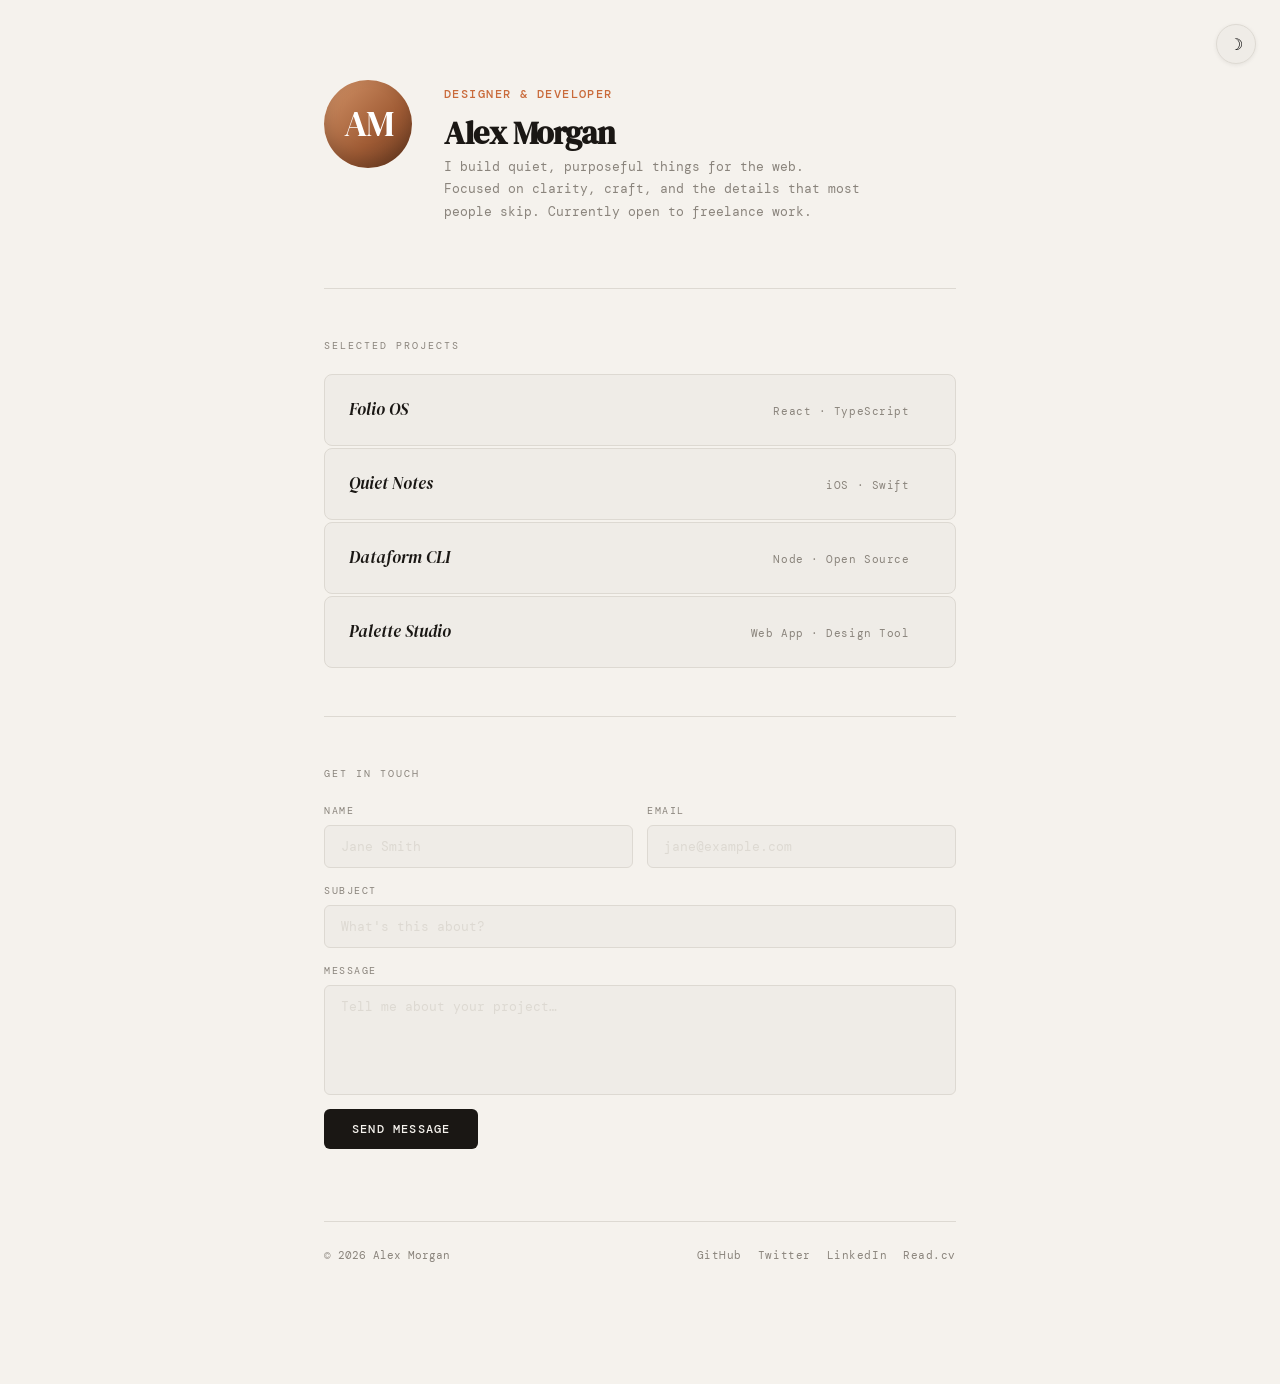
==== index.html @ c699fe4c "Rename portfolio_1.html to index.html" ====
<!DOCTYPE html>
<html lang="en">
<head>
  <meta charset="UTF-8" />
  <meta name="viewport" content="width=device-width, initial-scale=1.0"/>
  <title>Alex Morgan — Portfolio</title>
  <link href="https://fonts.googleapis.com/css2?family=DM+Serif+Display:ital@0;1&family=DM+Mono:wght@300;400;500&display=swap" rel="stylesheet"/>
  <style>
    *, *::before, *::after { box-sizing: border-box; margin: 0; padding: 0; }

    :root {
      --bg: #F5F2ED;
      --ink: #1A1714;
      --muted: #8A847C;
      --accent: #C96A3A;
      --border: #DDD9D2;
      --card: #EFECE7;
    }

    html.dark {
      --bg: #141210;
      --ink: #F0EDE8;
      --muted: #6E6860;
      --accent: #D4784A;
      --border: #2A2623;
      --card: #1C1917;
    }

    html { scroll-behavior: smooth; }

    /* ── THEME TRANSITION ────────────────────── */
    body, input, textarea, .project, .send-btn, .toast {
      transition: background .25s, color .25s, border-color .25s;
    }

    body {
      background: var(--bg);
      color: var(--ink);
      font-family: 'DM Mono', monospace;
      font-size: 14px;
      line-height: 1.7;
      min-height: 100vh;
    }

    /* ── LAYOUT ─────────────────────────────── */
    .wrap {
      max-width: 680px;
      margin: 0 auto;
      padding: 80px 24px 120px;
    }

    /* ── HEADER ─────────────────────────────── */
    header {
      display: flex;
      align-items: flex-start;
      gap: 32px;
      margin-bottom: 64px;
      animation: fadeUp .6s ease both;
    }

    .avatar {
      flex-shrink: 0;
      width: 88px;
      height: 88px;
      border-radius: 50%;
      background: linear-gradient(135deg, #D4956A 0%, #A05C35 60%, #6B3A20 100%);
      display: flex;
      align-items: center;
      justify-content: center;
      font-family: 'DM Serif Display', serif;
      font-size: 36px;
      color: #fff;
      letter-spacing: -1px;
      position: relative;
      overflow: hidden;
    }
    .avatar::after {
      content: '';
      position: absolute;
      inset: 0;
      border-radius: 50%;
      box-shadow: inset 0 -8px 16px rgba(0,0,0,.18);
    }

    .header-text { padding-top: 4px; }

    h1 {
      font-family: 'DM Serif Display', serif;
      font-size: 32px;
      line-height: 1.1;
      letter-spacing: -.5px;
      margin-bottom: 4px;
    }

    .role {
      color: var(--accent);
      font-size: 12px;
      font-weight: 500;
      letter-spacing: .12em;
      text-transform: uppercase;
      margin-bottom: 12px;
    }

    .bio {
      color: var(--muted);
      font-size: 13px;
      max-width: 420px;
      line-height: 1.75;
    }

    /* ── DIVIDER ─────────────────────────────── */
    .divider {
      border: none;
      border-top: 1px solid var(--border);
      margin: 48px 0;
    }

    /* ── SECTION LABEL ───────────────────────── */
    .section-label {
      font-size: 10px;
      letter-spacing: .2em;
      text-transform: uppercase;
      color: var(--muted);
      margin-bottom: 20px;
    }

    /* ── PROJECTS ────────────────────────────── */
    #projects { animation: fadeUp .6s .15s ease both; }

    .project-list {
      display: flex;
      flex-direction: column;
      gap: 2px;
    }

    .project {
      background: var(--card);
      border: 1px solid var(--border);
      border-radius: 8px;
      padding: 20px 24px;
      display: flex;
      align-items: baseline;
      justify-content: space-between;
      gap: 16px;
      text-decoration: none;
      color: inherit;
      transition: background .18s, border-color .18s, transform .18s;
      position: relative;
      overflow: hidden;
    }
    .project::before {
      content: '';
      position: absolute;
      left: 0; top: 0; bottom: 0;
      width: 3px;
      background: var(--accent);
      opacity: 0;
      transition: opacity .18s;
    }
    .project:hover {
      background: #EAE6DF;
      border-color: #C8C2B8;
      transform: translateX(4px);
    }
    html.dark .project:hover {
      background: #242018;
      border-color: #3A3530;
    }
    .project:hover::before { opacity: 1; }

    .project-name {
      font-family: 'DM Serif Display', serif;
      font-size: 17px;
      font-style: italic;
    }

    .project-meta {
      display: flex;
      align-items: center;
      gap: 12px;
      flex-shrink: 0;
    }

    .project-tag {
      font-size: 11px;
      color: var(--muted);
      letter-spacing: .05em;
    }

    .project-arrow {
      font-size: 16px;
      color: var(--accent);
      opacity: 0;
      transition: opacity .18s, transform .18s;
    }
    .project:hover .project-arrow {
      opacity: 1;
      transform: translateX(3px);
    }

    /* ── CONTACT ─────────────────────────────── */
    #contact { animation: fadeUp .6s .3s ease both; }

    .contact-form {
      display: flex;
      flex-direction: column;
      gap: 14px;
    }

    .field {
      display: flex;
      flex-direction: column;
      gap: 6px;
    }

    label {
      font-size: 10px;
      letter-spacing: .15em;
      text-transform: uppercase;
      color: var(--muted);
    }

    input, textarea {
      background: var(--card);
      border: 1px solid var(--border);
      border-radius: 6px;
      padding: 12px 16px;
      font-family: 'DM Mono', monospace;
      font-size: 13px;
      color: var(--ink);
      outline: none;
      transition: border-color .18s, box-shadow .18s;
      resize: none;
      width: 100%;
    }
    input::placeholder, textarea::placeholder { color: var(--border); }
    input:focus, textarea:focus {
      border-color: var(--accent);
      box-shadow: 0 0 0 3px rgba(201,106,58,.1);
    }

    textarea { min-height: 110px; }

    .send-btn {
      align-self: flex-start;
      background: var(--ink);
      color: var(--bg);
      border: none;
      border-radius: 6px;
      padding: 12px 28px;
      font-family: 'DM Mono', monospace;
      font-size: 12px;
      font-weight: 500;
      letter-spacing: .1em;
      text-transform: uppercase;
      cursor: pointer;
      transition: background .18s, transform .15s;
    }
    .send-btn:hover {
      background: var(--accent);
      transform: translateY(-1px);
    }
    .send-btn:active { transform: translateY(0); }

    /* ── FOOTER ──────────────────────────────── */
    footer {
      margin-top: 72px;
      padding-top: 24px;
      border-top: 1px solid var(--border);
      display: flex;
      align-items: center;
      justify-content: space-between;
      gap: 16px;
    }

    .footer-copy {
      font-size: 11px;
      color: var(--muted);
    }

    .social-links {
      display: flex;
      gap: 16px;
    }

    .social-links a {
      font-size: 11px;
      color: var(--muted);
      text-decoration: none;
      letter-spacing: .05em;
      transition: color .18s;
    }
    .social-links a:hover { color: var(--accent); }

    /* ── TOAST ───────────────────────────────── */
    .toast {
      position: fixed;
      bottom: 32px;
      left: 50%;
      transform: translateX(-50%) translateY(16px);
      background: var(--ink);
      color: var(--bg);
      font-family: 'DM Mono', monospace;
      font-size: 12px;
      padding: 10px 20px;
      border-radius: 6px;
      opacity: 0;
      transition: opacity .3s, transform .3s;
      pointer-events: none;
      white-space: nowrap;
    }
    .toast.show {
      opacity: 1;
      transform: translateX(-50%) translateY(0);
    }

    /* ── THEME TOGGLE ────────────────────────── */
    .theme-toggle {
      position: fixed;
      top: 24px;
      right: 24px;
      width: 40px;
      height: 40px;
      border-radius: 50%;
      background: var(--card);
      border: 1px solid var(--border);
      cursor: pointer;
      display: flex;
      align-items: center;
      justify-content: center;
      font-size: 16px;
      z-index: 100;
      transition: background .25s, border-color .25s, transform .18s, box-shadow .18s;
      box-shadow: 0 1px 4px rgba(0,0,0,.07);
    }
    .theme-toggle:hover {
      transform: scale(1.1);
      box-shadow: 0 2px 10px rgba(0,0,0,.12);
    }
    .theme-toggle .icon-sun  { display: none; }
    .theme-toggle .icon-moon { display: block; }
    html.dark .theme-toggle .icon-sun  { display: block; }
    html.dark .theme-toggle .icon-moon { display: none; }

    /* ── ANIMATION ───────────────────────────── */
    @keyframes fadeUp {
      from { opacity: 0; transform: translateY(18px); }
      to   { opacity: 1; transform: translateY(0); }
    }
  </style>
</head>
<body>
  <!-- DARK MODE TOGGLE -->
  <button class="theme-toggle" onclick="toggleTheme()" aria-label="Toggle dark mode">
    <span class="icon-moon">☽</span>
    <span class="icon-sun">☀</span>
  </button>

  <div class="wrap">

    <!-- HEADER -->
    <header>
      <div class="avatar">AM</div>
      <div class="header-text">
        <p class="role">Designer &amp; Developer</p>
        <h1>Alex Morgan</h1>
        <p class="bio">
          I build quiet, purposeful things for the web. Focused on clarity, craft, and the details that most people skip.
          Currently open to freelance work.
        </p>
      </div>
    </header>

    <hr class="divider"/>

    <!-- PROJECTS -->
    <section id="projects">
      <p class="section-label">Selected Projects</p>
      <div class="project-list">

        <a class="project" href="#" target="_blank">
          <span class="project-name">Folio OS</span>
          <span class="project-meta">
            <span class="project-tag">React · TypeScript</span>
            <span class="project-arrow">→</span>
          </span>
        </a>

        <a class="project" href="#" target="_blank">
          <span class="project-name">Quiet Notes</span>
          <span class="project-meta">
            <span class="project-tag">iOS · Swift</span>
            <span class="project-arrow">→</span>
          </span>
        </a>

        <a class="project" href="#" target="_blank">
          <span class="project-name">Dataform CLI</span>
          <span class="project-meta">
            <span class="project-tag">Node · Open Source</span>
            <span class="project-arrow">→</span>
          </span>
        </a>

        <a class="project" href="#" target="_blank">
          <span class="project-name">Palette Studio</span>
          <span class="project-meta">
            <span class="project-tag">Web App · Design Tool</span>
            <span class="project-arrow">→</span>
          </span>
        </a>

      </div>
    </section>

    <hr class="divider"/>

    <!-- CONTACT -->
    <section id="contact">
      <p class="section-label">Get in Touch</p>
      <div class="contact-form">
        <div style="display:grid; grid-template-columns:1fr 1fr; gap:14px;">
          <div class="field">
            <label for="name">Name</label>
            <input id="name" type="text" placeholder="Jane Smith"/>
          </div>
          <div class="field">
            <label for="email">Email</label>
            <input id="email" type="email" placeholder="jane@example.com"/>
          </div>
        </div>
        <div class="field">
          <label for="subject">Subject</label>
          <input id="subject" type="text" placeholder="What's this about?"/>
        </div>
        <div class="field">
          <label for="message">Message</label>
          <textarea id="message" placeholder="Tell me about your project…"></textarea>
        </div>
        <button class="send-btn" onclick="sendMessage()">Send Message</button>
      </div>
    </section>

    <!-- FOOTER -->
    <footer>
      <span class="footer-copy">© 2026 Alex Morgan</span>
      <div class="social-links">
        <a href="#">GitHub</a>
        <a href="#">Twitter</a>
        <a href="#">LinkedIn</a>
        <a href="#">Read.cv</a>
      </div>
    </footer>

  </div>

  <div class="toast" id="toast">Message sent — I'll be in touch soon ✦</div>

  <script>
    // Persist preference
    (function() {
      if (localStorage.getItem('theme') === 'dark') {
        document.documentElement.classList.add('dark');
      }
    })();

    function toggleTheme() {
      const isDark = document.documentElement.classList.toggle('dark');
      localStorage.setItem('theme', isDark ? 'dark' : 'light');
    }

    function sendMessage() {
      const name = document.getElementById('name').value.trim();
      const email = document.getElementById('email').value.trim();
      const message = document.getElementById('message').value.trim();
      if (!name || !email || !message) {
        showToast('Please fill in name, email, and message.');
        return;
      }
      showToast('Message sent — I\'ll be in touch soon ✦');
      document.getElementById('name').value = '';
      document.getElementById('email').value = '';
      document.getElementById('subject').value = '';
      document.getElementById('message').value = '';
    }

    function showToast(msg) {
      const t = document.getElementById('toast');
      t.textContent = msg;
      t.classList.add('show');
      setTimeout(() => t.classList.remove('show'), 3000);
    }
  </script>
</body>
</html>
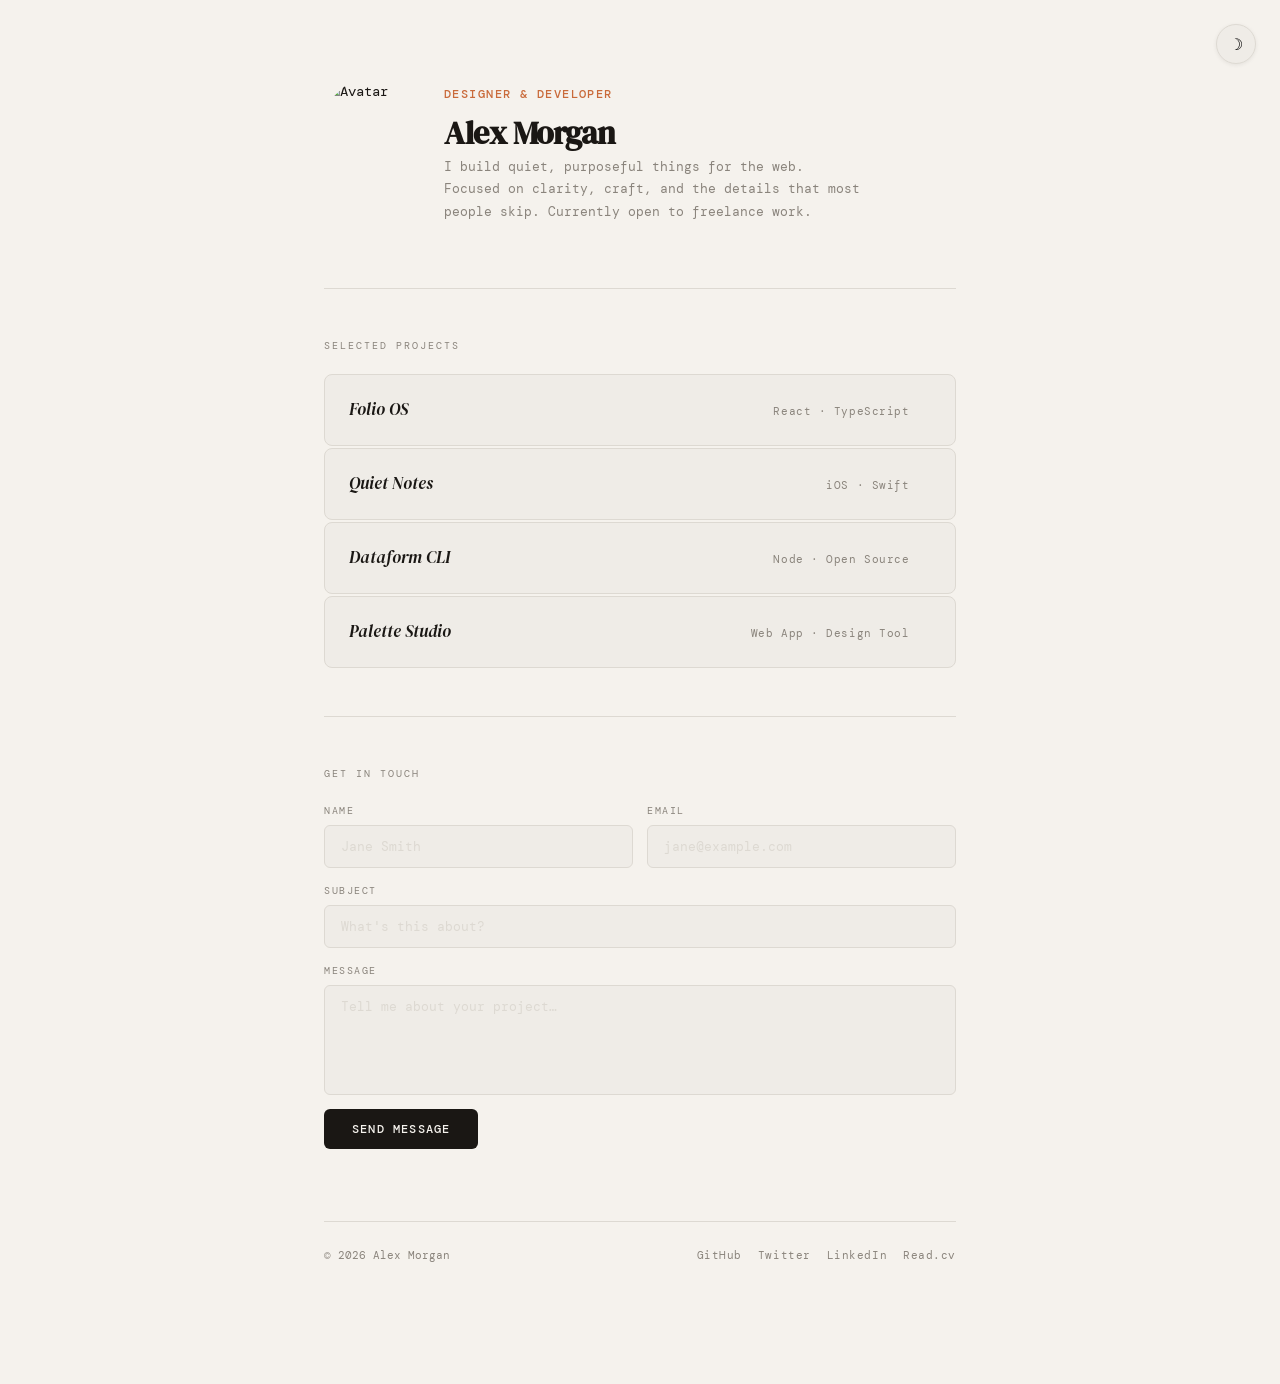
==== commit b1ff9e52: "Update avatar to real photo" ====
--- a/index.html
+++ b/index.html
@@ -28,7 +28,6 @@
 
     html { scroll-behavior: smooth; }
 
-    /* ── THEME TRANSITION ────────────────────── */
     body, input, textarea, .project, .send-btn, .toast {
       transition: background .25s, color .25s, border-color .25s;
     }
@@ -42,14 +41,12 @@
       min-height: 100vh;
     }
 
-    /* ── LAYOUT ─────────────────────────────── */
     .wrap {
       max-width: 680px;
       margin: 0 auto;
       padding: 80px 24px 120px;
     }
 
-    /* ── HEADER ─────────────────────────────── */
     header {
       display: flex;
       align-items: flex-start;
@@ -63,23 +60,8 @@
       width: 88px;
       height: 88px;
       border-radius: 50%;
-      background: linear-gradient(135deg, #D4956A 0%, #A05C35 60%, #6B3A20 100%);
-      display: flex;
-      align-items: center;
-      justify-content: center;
-      font-family: 'DM Serif Display', serif;
-      font-size: 36px;
-      color: #fff;
-      letter-spacing: -1px;
+      overflow: hidden;
       position: relative;
-      overflow: hidden;
-    }
-    .avatar::after {
-      content: '';
-      position: absolute;
-      inset: 0;
-      border-radius: 50%;
-      box-shadow: inset 0 -8px 16px rgba(0,0,0,.18);
     }
 
     .header-text { padding-top: 4px; }
@@ -108,14 +90,12 @@
       line-height: 1.75;
     }
 
-    /* ── DIVIDER ─────────────────────────────── */
     .divider {
       border: none;
       border-top: 1px solid var(--border);
       margin: 48px 0;
     }
 
-    /* ── SECTION LABEL ───────────────────────── */
     .section-label {
       font-size: 10px;
       letter-spacing: .2em;
@@ -124,7 +104,6 @@
       margin-bottom: 20px;
     }
 
-    /* ── PROJECTS ────────────────────────────── */
     #projects { animation: fadeUp .6s .15s ease both; }
 
     .project-list {
@@ -198,7 +177,6 @@
       transform: translateX(3px);
     }
 
-    /* ── CONTACT ─────────────────────────────── */
     #contact { animation: fadeUp .6s .3s ease both; }
 
     .contact-form {
@@ -262,7 +240,6 @@
     }
     .send-btn:active { transform: translateY(0); }
 
-    /* ── FOOTER ──────────────────────────────── */
     footer {
       margin-top: 72px;
       padding-top: 24px;
@@ -292,7 +269,6 @@
     }
     .social-links a:hover { color: var(--accent); }
 
-    /* ── TOAST ───────────────────────────────── */
     .toast {
       position: fixed;
       bottom: 32px;
@@ -314,7 +290,6 @@
       transform: translateX(-50%) translateY(0);
     }
 
-    /* ── THEME TOGGLE ────────────────────────── */
     .theme-toggle {
       position: fixed;
       top: 24px;
@@ -342,7 +317,6 @@
     html.dark .theme-toggle .icon-sun  { display: block; }
     html.dark .theme-toggle .icon-moon { display: none; }
 
-    /* ── ANIMATION ───────────────────────────── */
     @keyframes fadeUp {
       from { opacity: 0; transform: translateY(18px); }
       to   { opacity: 1; transform: translateY(0); }
@@ -350,7 +324,6 @@
   </style>
 </head>
 <body>
-  <!-- DARK MODE TOGGLE -->
   <button class="theme-toggle" onclick="toggleTheme()" aria-label="Toggle dark mode">
     <span class="icon-moon">☽</span>
     <span class="icon-sun">☀</span>
@@ -358,9 +331,8 @@
 
   <div class="wrap">
 
-    <!-- HEADER -->
     <header>
-      <div class="avatar">AM</div>
+      <img class="avatar" src="AVATAR_PLACEHOLDER" alt="Avatar" style="object-fit:cover;object-position:center top;" />
       <div class="header-text">
         <p class="role">Designer &amp; Developer</p>
         <h1>Alex Morgan</h1>
@@ -373,11 +345,9 @@
 
     <hr class="divider"/>
 
-    <!-- PROJECTS -->
     <section id="projects">
       <p class="section-label">Selected Projects</p>
       <div class="project-list">
-
         <a class="project" href="#" target="_blank">
           <span class="project-name">Folio OS</span>
           <span class="project-meta">
@@ -385,7 +355,6 @@
             <span class="project-arrow">→</span>
           </span>
         </a>
-
         <a class="project" href="#" target="_blank">
           <span class="project-name">Quiet Notes</span>
           <span class="project-meta">
@@ -393,7 +362,6 @@
             <span class="project-arrow">→</span>
           </span>
         </a>
-
         <a class="project" href="#" target="_blank">
           <span class="project-name">Dataform CLI</span>
           <span class="project-meta">
@@ -401,7 +369,6 @@
             <span class="project-arrow">→</span>
           </span>
         </a>
-
         <a class="project" href="#" target="_blank">
           <span class="project-name">Palette Studio</span>
           <span class="project-meta">
@@ -409,13 +376,11 @@
             <span class="project-arrow">→</span>
           </span>
         </a>
-
       </div>
     </section>
 
     <hr class="divider"/>
 
-    <!-- CONTACT -->
     <section id="contact">
       <p class="section-label">Get in Touch</p>
       <div class="contact-form">
@@ -441,7 +406,6 @@
       </div>
     </section>
 
-    <!-- FOOTER -->
     <footer>
       <span class="footer-copy">© 2026 Alex Morgan</span>
       <div class="social-links">
@@ -457,7 +421,6 @@
   <div class="toast" id="toast">Message sent — I'll be in touch soon ✦</div>
 
   <script>
-    // Persist preference
     (function() {
       if (localStorage.getItem('theme') === 'dark') {
         document.documentElement.classList.add('dark');
@@ -492,4 +455,4 @@
     }
   </script>
 </body>
-</html>
+</html>
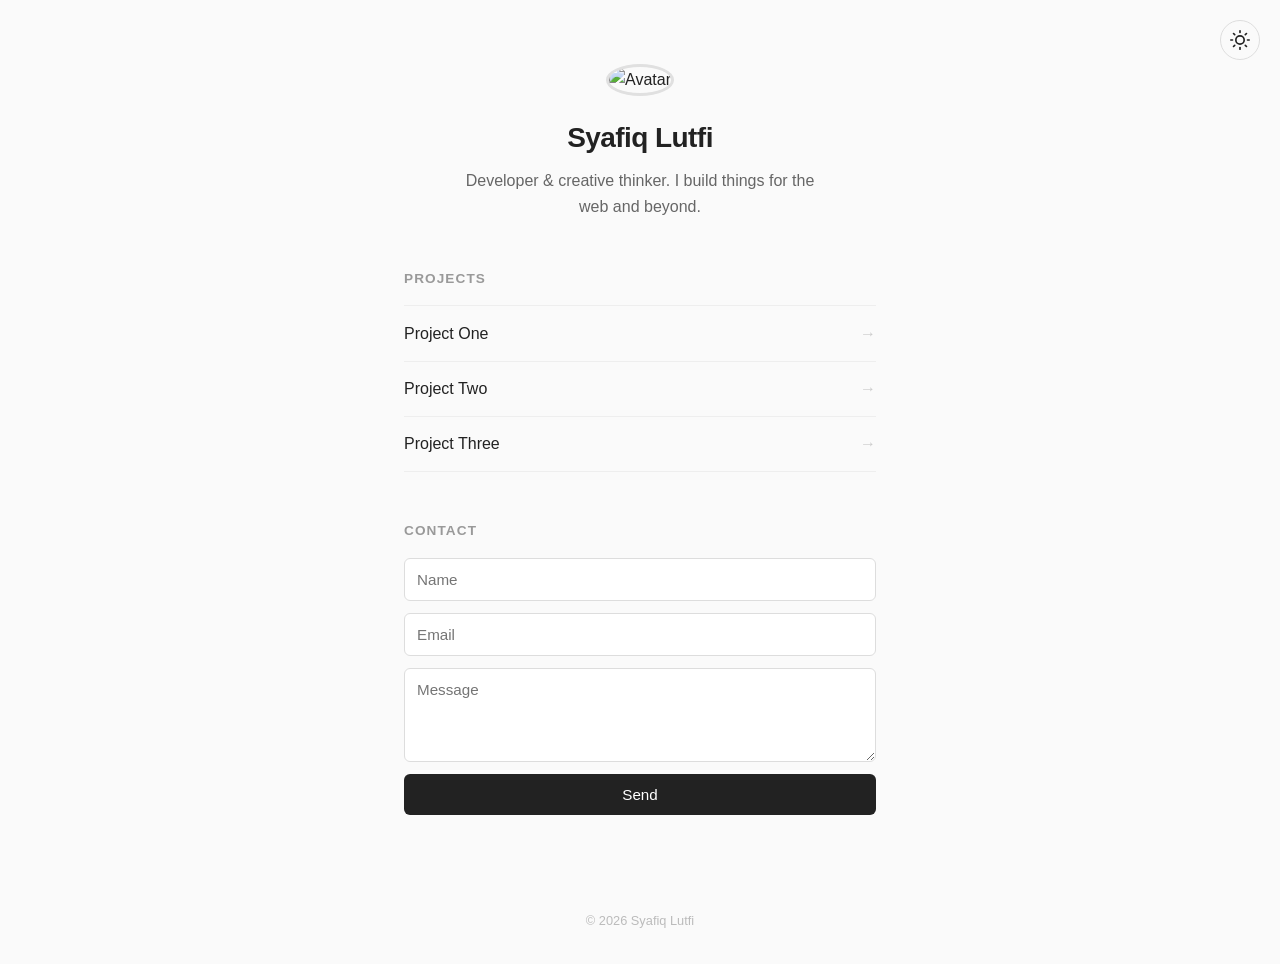
==== commit 4e3388bd: "Add personal website with dark mode toggle" ====
--- a/index.html
+++ b/index.html
@@ -1,458 +1,58 @@
 <!DOCTYPE html>
 <html lang="en">
 <head>
-  <meta charset="UTF-8" />
-  <meta name="viewport" content="width=device-width, initial-scale=1.0"/>
-  <title>Alex Morgan — Portfolio</title>
-  <link href="https://fonts.googleapis.com/css2?family=DM+Serif+Display:ital@0;1&family=DM+Mono:wght@300;400;500&display=swap" rel="stylesheet"/>
-  <style>
-    *, *::before, *::after { box-sizing: border-box; margin: 0; padding: 0; }
-
-    :root {
-      --bg: #F5F2ED;
-      --ink: #1A1714;
-      --muted: #8A847C;
-      --accent: #C96A3A;
-      --border: #DDD9D2;
-      --card: #EFECE7;
-    }
-
-    html.dark {
-      --bg: #141210;
-      --ink: #F0EDE8;
-      --muted: #6E6860;
-      --accent: #D4784A;
-      --border: #2A2623;
-      --card: #1C1917;
-    }
-
-    html { scroll-behavior: smooth; }
-
-    body, input, textarea, .project, .send-btn, .toast {
-      transition: background .25s, color .25s, border-color .25s;
-    }
-
-    body {
-      background: var(--bg);
-      color: var(--ink);
-      font-family: 'DM Mono', monospace;
-      font-size: 14px;
-      line-height: 1.7;
-      min-height: 100vh;
-    }
-
-    .wrap {
-      max-width: 680px;
-      margin: 0 auto;
-      padding: 80px 24px 120px;
-    }
-
-    header {
-      display: flex;
-      align-items: flex-start;
-      gap: 32px;
-      margin-bottom: 64px;
-      animation: fadeUp .6s ease both;
-    }
-
-    .avatar {
-      flex-shrink: 0;
-      width: 88px;
-      height: 88px;
-      border-radius: 50%;
-      overflow: hidden;
-      position: relative;
-    }
-
-    .header-text { padding-top: 4px; }
-
-    h1 {
-      font-family: 'DM Serif Display', serif;
-      font-size: 32px;
-      line-height: 1.1;
-      letter-spacing: -.5px;
-      margin-bottom: 4px;
-    }
-
-    .role {
-      color: var(--accent);
-      font-size: 12px;
-      font-weight: 500;
-      letter-spacing: .12em;
-      text-transform: uppercase;
-      margin-bottom: 12px;
-    }
-
-    .bio {
-      color: var(--muted);
-      font-size: 13px;
-      max-width: 420px;
-      line-height: 1.75;
-    }
-
-    .divider {
-      border: none;
-      border-top: 1px solid var(--border);
-      margin: 48px 0;
-    }
-
-    .section-label {
-      font-size: 10px;
-      letter-spacing: .2em;
-      text-transform: uppercase;
-      color: var(--muted);
-      margin-bottom: 20px;
-    }
-
-    #projects { animation: fadeUp .6s .15s ease both; }
-
-    .project-list {
-      display: flex;
-      flex-direction: column;
-      gap: 2px;
-    }
-
-    .project {
-      background: var(--card);
-      border: 1px solid var(--border);
-      border-radius: 8px;
-      padding: 20px 24px;
-      display: flex;
-      align-items: baseline;
-      justify-content: space-between;
-      gap: 16px;
-      text-decoration: none;
-      color: inherit;
-      transition: background .18s, border-color .18s, transform .18s;
-      position: relative;
-      overflow: hidden;
-    }
-    .project::before {
-      content: '';
-      position: absolute;
-      left: 0; top: 0; bottom: 0;
-      width: 3px;
-      background: var(--accent);
-      opacity: 0;
-      transition: opacity .18s;
-    }
-    .project:hover {
-      background: #EAE6DF;
-      border-color: #C8C2B8;
-      transform: translateX(4px);
-    }
-    html.dark .project:hover {
-      background: #242018;
-      border-color: #3A3530;
-    }
-    .project:hover::before { opacity: 1; }
-
-    .project-name {
-      font-family: 'DM Serif Display', serif;
-      font-size: 17px;
-      font-style: italic;
-    }
-
-    .project-meta {
-      display: flex;
-      align-items: center;
-      gap: 12px;
-      flex-shrink: 0;
-    }
-
-    .project-tag {
-      font-size: 11px;
-      color: var(--muted);
-      letter-spacing: .05em;
-    }
-
-    .project-arrow {
-      font-size: 16px;
-      color: var(--accent);
-      opacity: 0;
-      transition: opacity .18s, transform .18s;
-    }
-    .project:hover .project-arrow {
-      opacity: 1;
-      transform: translateX(3px);
-    }
-
-    #contact { animation: fadeUp .6s .3s ease both; }
-
-    .contact-form {
-      display: flex;
-      flex-direction: column;
-      gap: 14px;
-    }
-
-    .field {
-      display: flex;
-      flex-direction: column;
-      gap: 6px;
-    }
-
-    label {
-      font-size: 10px;
-      letter-spacing: .15em;
-      text-transform: uppercase;
-      color: var(--muted);
-    }
-
-    input, textarea {
-      background: var(--card);
-      border: 1px solid var(--border);
-      border-radius: 6px;
-      padding: 12px 16px;
-      font-family: 'DM Mono', monospace;
-      font-size: 13px;
-      color: var(--ink);
-      outline: none;
-      transition: border-color .18s, box-shadow .18s;
-      resize: none;
-      width: 100%;
-    }
-    input::placeholder, textarea::placeholder { color: var(--border); }
-    input:focus, textarea:focus {
-      border-color: var(--accent);
-      box-shadow: 0 0 0 3px rgba(201,106,58,.1);
-    }
-
-    textarea { min-height: 110px; }
-
-    .send-btn {
-      align-self: flex-start;
-      background: var(--ink);
-      color: var(--bg);
-      border: none;
-      border-radius: 6px;
-      padding: 12px 28px;
-      font-family: 'DM Mono', monospace;
-      font-size: 12px;
-      font-weight: 500;
-      letter-spacing: .1em;
-      text-transform: uppercase;
-      cursor: pointer;
-      transition: background .18s, transform .15s;
-    }
-    .send-btn:hover {
-      background: var(--accent);
-      transform: translateY(-1px);
-    }
-    .send-btn:active { transform: translateY(0); }
-
-    footer {
-      margin-top: 72px;
-      padding-top: 24px;
-      border-top: 1px solid var(--border);
-      display: flex;
-      align-items: center;
-      justify-content: space-between;
-      gap: 16px;
-    }
-
-    .footer-copy {
-      font-size: 11px;
-      color: var(--muted);
-    }
-
-    .social-links {
-      display: flex;
-      gap: 16px;
-    }
-
-    .social-links a {
-      font-size: 11px;
-      color: var(--muted);
-      text-decoration: none;
-      letter-spacing: .05em;
-      transition: color .18s;
-    }
-    .social-links a:hover { color: var(--accent); }
-
-    .toast {
-      position: fixed;
-      bottom: 32px;
-      left: 50%;
-      transform: translateX(-50%) translateY(16px);
-      background: var(--ink);
-      color: var(--bg);
-      font-family: 'DM Mono', monospace;
-      font-size: 12px;
-      padding: 10px 20px;
-      border-radius: 6px;
-      opacity: 0;
-      transition: opacity .3s, transform .3s;
-      pointer-events: none;
-      white-space: nowrap;
-    }
-    .toast.show {
-      opacity: 1;
-      transform: translateX(-50%) translateY(0);
-    }
-
-    .theme-toggle {
-      position: fixed;
-      top: 24px;
-      right: 24px;
-      width: 40px;
-      height: 40px;
-      border-radius: 50%;
-      background: var(--card);
-      border: 1px solid var(--border);
-      cursor: pointer;
-      display: flex;
-      align-items: center;
-      justify-content: center;
-      font-size: 16px;
-      z-index: 100;
-      transition: background .25s, border-color .25s, transform .18s, box-shadow .18s;
-      box-shadow: 0 1px 4px rgba(0,0,0,.07);
-    }
-    .theme-toggle:hover {
-      transform: scale(1.1);
-      box-shadow: 0 2px 10px rgba(0,0,0,.12);
-    }
-    .theme-toggle .icon-sun  { display: none; }
-    .theme-toggle .icon-moon { display: block; }
-    html.dark .theme-toggle .icon-sun  { display: block; }
-    html.dark .theme-toggle .icon-moon { display: none; }
-
-    @keyframes fadeUp {
-      from { opacity: 0; transform: translateY(18px); }
-      to   { opacity: 1; transform: translateY(0); }
-    }
-  </style>
+  <meta charset="UTF-8">
+  <meta name="viewport" content="width=device-width, initial-scale=1.0">
+  <title>Syafiq Lutfi</title>
+  <link rel="stylesheet" href="style.css">
 </head>
 <body>
-  <button class="theme-toggle" onclick="toggleTheme()" aria-label="Toggle dark mode">
-    <span class="icon-moon">☽</span>
-    <span class="icon-sun">☀</span>
+  <button class="theme-toggle" id="themeToggle" aria-label="Toggle dark mode">
+    <svg class="icon-sun" xmlns="http://www.w3.org/2000/svg" width="20" height="20" viewBox="0 0 24 24" fill="none" stroke="currentColor" stroke-width="2" stroke-linecap="round" stroke-linejoin="round"><circle cx="12" cy="12" r="5"/><line x1="12" y1="1" x2="12" y2="3"/><line x1="12" y1="21" x2="12" y2="23"/><line x1="4.22" y1="4.22" x2="5.64" y2="5.64"/><line x1="18.36" y1="18.36" x2="19.78" y2="19.78"/><line x1="1" y1="12" x2="3" y2="12"/><line x1="21" y1="12" x2="23" y2="12"/><line x1="4.22" y1="19.78" x2="5.64" y2="18.36"/><line x1="18.36" y1="5.64" x2="19.78" y2="4.22"/></svg>
+    <svg class="icon-moon" xmlns="http://www.w3.org/2000/svg" width="20" height="20" viewBox="0 0 24 24" fill="none" stroke="currentColor" stroke-width="2" stroke-linecap="round" stroke-linejoin="round"><path d="M21 12.79A9 9 0 1 1 11.21 3 7 7 0 0 0 21 12.79z"/></svg>
   </button>
 
-  <div class="wrap">
-
-    <header>
-      <img class="avatar" src="AVATAR_PLACEHOLDER" alt="Avatar" style="object-fit:cover;object-position:center top;" />
-      <div class="header-text">
-        <p class="role">Designer &amp; Developer</p>
-        <h1>Alex Morgan</h1>
-        <p class="bio">
-          I build quiet, purposeful things for the web. Focused on clarity, craft, and the details that most people skip.
-          Currently open to freelance work.
-        </p>
-      </div>
-    </header>
-
-    <hr class="divider"/>
-
-    <section id="projects">
-      <p class="section-label">Selected Projects</p>
-      <div class="project-list">
-        <a class="project" href="#" target="_blank">
-          <span class="project-name">Folio OS</span>
-          <span class="project-meta">
-            <span class="project-tag">React · TypeScript</span>
-            <span class="project-arrow">→</span>
-          </span>
-        </a>
-        <a class="project" href="#" target="_blank">
-          <span class="project-name">Quiet Notes</span>
-          <span class="project-meta">
-            <span class="project-tag">iOS · Swift</span>
-            <span class="project-arrow">→</span>
-          </span>
-        </a>
-        <a class="project" href="#" target="_blank">
-          <span class="project-name">Dataform CLI</span>
-          <span class="project-meta">
-            <span class="project-tag">Node · Open Source</span>
-            <span class="project-arrow">→</span>
-          </span>
-        </a>
-        <a class="project" href="#" target="_blank">
-          <span class="project-name">Palette Studio</span>
-          <span class="project-meta">
-            <span class="project-tag">Web App · Design Tool</span>
-            <span class="project-arrow">→</span>
-          </span>
-        </a>
-      </div>
+  <main>
+    <section class="profile">
+      <img src="avatar_image.JPG" alt="Avatar" class="avatar">
+      <h1>Syafiq Lutfi</h1>
+      <p class="bio">Developer & creative thinker. I build things for the web and beyond.</p>
     </section>
 
-    <hr class="divider"/>
-
-    <section id="contact">
-      <p class="section-label">Get in Touch</p>
-      <div class="contact-form">
-        <div style="display:grid; grid-template-columns:1fr 1fr; gap:14px;">
-          <div class="field">
-            <label for="name">Name</label>
-            <input id="name" type="text" placeholder="Jane Smith"/>
-          </div>
-          <div class="field">
-            <label for="email">Email</label>
-            <input id="email" type="email" placeholder="jane@example.com"/>
-          </div>
-        </div>
-        <div class="field">
-          <label for="subject">Subject</label>
-          <input id="subject" type="text" placeholder="What's this about?"/>
-        </div>
-        <div class="field">
-          <label for="message">Message</label>
-          <textarea id="message" placeholder="Tell me about your project…"></textarea>
-        </div>
-        <button class="send-btn" onclick="sendMessage()">Send Message</button>
-      </div>
+    <section class="projects">
+      <h2>Projects</h2>
+      <ul>
+        <li><a href="#">Project One <span>&rarr;</span></a></li>
+        <li><a href="#">Project Two <span>&rarr;</span></a></li>
+        <li><a href="#">Project Three <span>&rarr;</span></a></li>
+      </ul>
     </section>
 
-    <footer>
-      <span class="footer-copy">© 2026 Alex Morgan</span>
-      <div class="social-links">
-        <a href="#">GitHub</a>
-        <a href="#">Twitter</a>
-        <a href="#">LinkedIn</a>
-        <a href="#">Read.cv</a>
-      </div>
-    </footer>
+    <section class="contact">
+      <h2>Contact</h2>
+      <form action="#" method="POST">
+        <input type="text" name="name" placeholder="Name" required>
+        <input type="email" name="email" placeholder="Email" required>
+        <textarea name="message" placeholder="Message" rows="4" required></textarea>
+        <button type="submit">Send</button>
+      </form>
+    </section>
+  </main>
 
-  </div>
-
-  <div class="toast" id="toast">Message sent — I'll be in touch soon ✦</div>
+  <footer>
+    <p>&copy; 2026 Syafiq Lutfi</p>
+  </footer>
 
   <script>
-    (function() {
-      if (localStorage.getItem('theme') === 'dark') {
-        document.documentElement.classList.add('dark');
-      }
-    })();
-
-    function toggleTheme() {
-      const isDark = document.documentElement.classList.toggle('dark');
-      localStorage.setItem('theme', isDark ? 'dark' : 'light');
+    const toggle = document.getElementById('themeToggle');
+    const stored = localStorage.getItem('theme');
+    if (stored === 'dark' || (!stored && window.matchMedia('(prefers-color-scheme: dark)').matches)) {
+      document.body.classList.add('dark');
     }
-
-    function sendMessage() {
-      const name = document.getElementById('name').value.trim();
-      const email = document.getElementById('email').value.trim();
-      const message = document.getElementById('message').value.trim();
-      if (!name || !email || !message) {
-        showToast('Please fill in name, email, and message.');
-        return;
-      }
-      showToast('Message sent — I\'ll be in touch soon ✦');
-      document.getElementById('name').value = '';
-      document.getElementById('email').value = '';
-      document.getElementById('subject').value = '';
-      document.getElementById('message').value = '';
-    }
-
-    function showToast(msg) {
-      const t = document.getElementById('toast');
-      t.textContent = msg;
-      t.classList.add('show');
-      setTimeout(() => t.classList.remove('show'), 3000);
-    }
+    toggle.addEventListener('click', () => {
+      document.body.classList.toggle('dark');
+      localStorage.setItem('theme', document.body.classList.contains('dark') ? 'dark' : 'light');
+    });
   </script>
 </body>
-</html>+</html>
--- a/style.css
+++ b/style.css
@@ -0,0 +1,257 @@
+* {
+  margin: 0;
+  padding: 0;
+  box-sizing: border-box;
+}
+
+body {
+  font-family: -apple-system, BlinkMacSystemFont, "Segoe UI", Roboto, sans-serif;
+  background: #fafafa;
+  color: #222;
+  line-height: 1.6;
+  min-height: 100vh;
+  display: flex;
+  flex-direction: column;
+}
+
+main {
+  max-width: 520px;
+  margin: 0 auto;
+  padding: 4rem 1.5rem 2rem;
+  width: 100%;
+}
+
+/* Profile */
+.profile {
+  text-align: center;
+  margin-bottom: 3rem;
+}
+
+.avatar {
+  width: 120px;
+  height: 120px;
+  border-radius: 50%;
+  object-fit: cover;
+  margin-bottom: 1.25rem;
+  border: 3px solid #e0e0e0;
+}
+
+h1 {
+  font-size: 1.75rem;
+  font-weight: 600;
+  margin-bottom: 0.5rem;
+  letter-spacing: -0.02em;
+}
+
+.bio {
+  color: #666;
+  font-size: 1rem;
+  max-width: 360px;
+  margin: 0 auto;
+}
+
+/* Section headings */
+h2 {
+  font-size: 0.85rem;
+  text-transform: uppercase;
+  letter-spacing: 0.08em;
+  color: #999;
+  margin-bottom: 1rem;
+}
+
+/* Projects */
+.projects {
+  margin-bottom: 3rem;
+}
+
+.projects ul {
+  list-style: none;
+}
+
+.projects li {
+  border-bottom: 1px solid #eee;
+}
+
+.projects li:first-child {
+  border-top: 1px solid #eee;
+}
+
+.projects a {
+  display: flex;
+  justify-content: space-between;
+  align-items: center;
+  padding: 0.9rem 0;
+  color: #222;
+  text-decoration: none;
+  font-size: 1rem;
+  transition: color 0.2s;
+}
+
+.projects a:hover {
+  color: #555;
+}
+
+.projects a span {
+  color: #ccc;
+  transition: transform 0.2s, color 0.2s;
+  display: inline-block;
+}
+
+.projects a:hover span {
+  transform: translateX(3px);
+  color: #888;
+}
+
+/* Contact form */
+.contact {
+  margin-bottom: 2rem;
+}
+
+form {
+  display: flex;
+  flex-direction: column;
+  gap: 0.75rem;
+}
+
+input,
+textarea {
+  width: 100%;
+  padding: 0.75rem;
+  border: 1px solid #ddd;
+  border-radius: 6px;
+  font-size: 0.95rem;
+  font-family: inherit;
+  background: #fff;
+  transition: border-color 0.2s;
+  resize: vertical;
+}
+
+input:focus,
+textarea:focus {
+  outline: none;
+  border-color: #888;
+}
+
+button {
+  padding: 0.75rem;
+  background: #222;
+  color: #fff;
+  border: none;
+  border-radius: 6px;
+  font-size: 0.95rem;
+  font-family: inherit;
+  cursor: pointer;
+  transition: background 0.2s;
+}
+
+button:hover {
+  background: #444;
+}
+
+/* Theme toggle */
+.theme-toggle {
+  position: fixed;
+  top: 1.25rem;
+  right: 1.25rem;
+  background: none;
+  border: 1px solid #ddd;
+  border-radius: 50%;
+  width: 40px;
+  height: 40px;
+  display: flex;
+  align-items: center;
+  justify-content: center;
+  cursor: pointer;
+  color: #222;
+  padding: 0;
+  transition: border-color 0.3s, color 0.3s, background 0.3s;
+  z-index: 10;
+}
+
+.theme-toggle:hover {
+  background: #eee;
+}
+
+.icon-moon { display: none; }
+.icon-sun { display: block; }
+
+body.dark .icon-moon { display: block; }
+body.dark .icon-sun { display: none; }
+
+/* Dark mode */
+body.dark {
+  background: #111;
+  color: #e0e0e0;
+}
+
+body.dark .bio {
+  color: #999;
+}
+
+body.dark .avatar {
+  border-color: #333;
+}
+
+body.dark .projects li {
+  border-color: #2a2a2a;
+}
+
+body.dark .projects a {
+  color: #e0e0e0;
+}
+
+body.dark .projects a:hover {
+  color: #aaa;
+}
+
+body.dark .projects a span {
+  color: #555;
+}
+
+body.dark .projects a:hover span {
+  color: #888;
+}
+
+body.dark input,
+body.dark textarea {
+  background: #1a1a1a;
+  border-color: #333;
+  color: #e0e0e0;
+}
+
+body.dark input:focus,
+body.dark textarea:focus {
+  border-color: #666;
+}
+
+body.dark button {
+  background: #e0e0e0;
+  color: #111;
+}
+
+body.dark button:hover {
+  background: #ccc;
+}
+
+body.dark .theme-toggle {
+  color: #e0e0e0;
+  border-color: #333;
+  background: none;
+}
+
+body.dark .theme-toggle:hover {
+  background: #222;
+}
+
+body.dark footer {
+  color: #555;
+}
+
+/* Footer */
+footer {
+  text-align: center;
+  padding: 2rem 1.5rem;
+  margin-top: auto;
+  color: #bbb;
+  font-size: 0.8rem;
+}
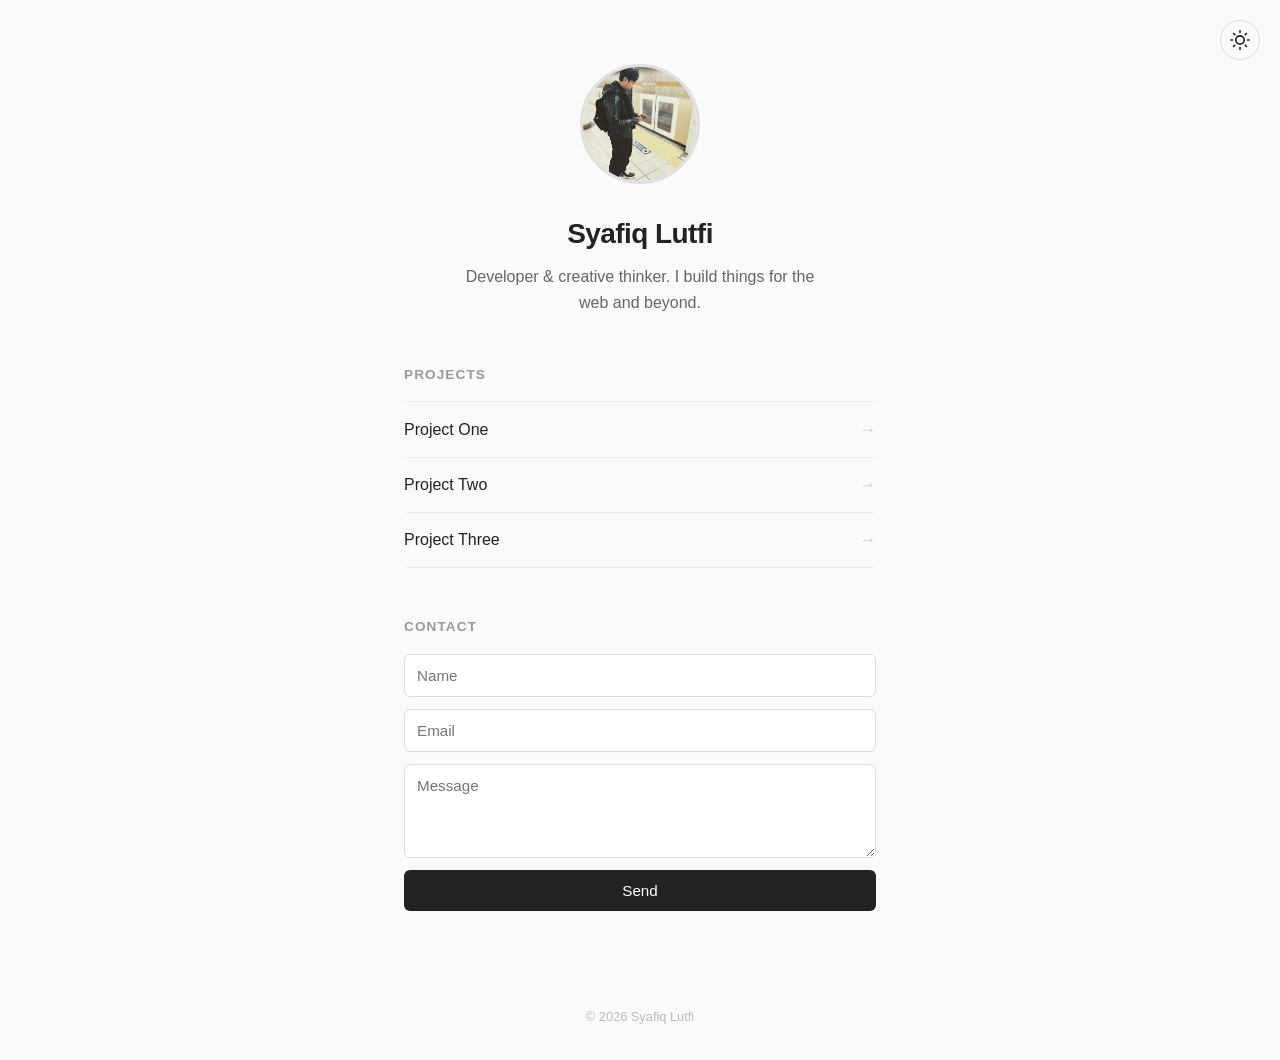
==== commit 4a086ab9: "Fix avatar image path to use explicit relative path" ====
--- a/index.html
+++ b/index.html
@@ -14,9 +14,9 @@
 
   <main>
     <section class="profile">
-      <img src="avatar_image.JPG" alt="Avatar" class="avatar">
+      <img src="./avatar_image.JPG" alt="Avatar" class="avatar">
       <h1>Syafiq Lutfi</h1>
-      <p class="bio">Developer & creative thinker. I build things for the web and beyond.</p>
+      <p class="bio">Developer &amp; creative thinker. I build things for the web and beyond.</p>
     </section>
 
     <section class="projects">
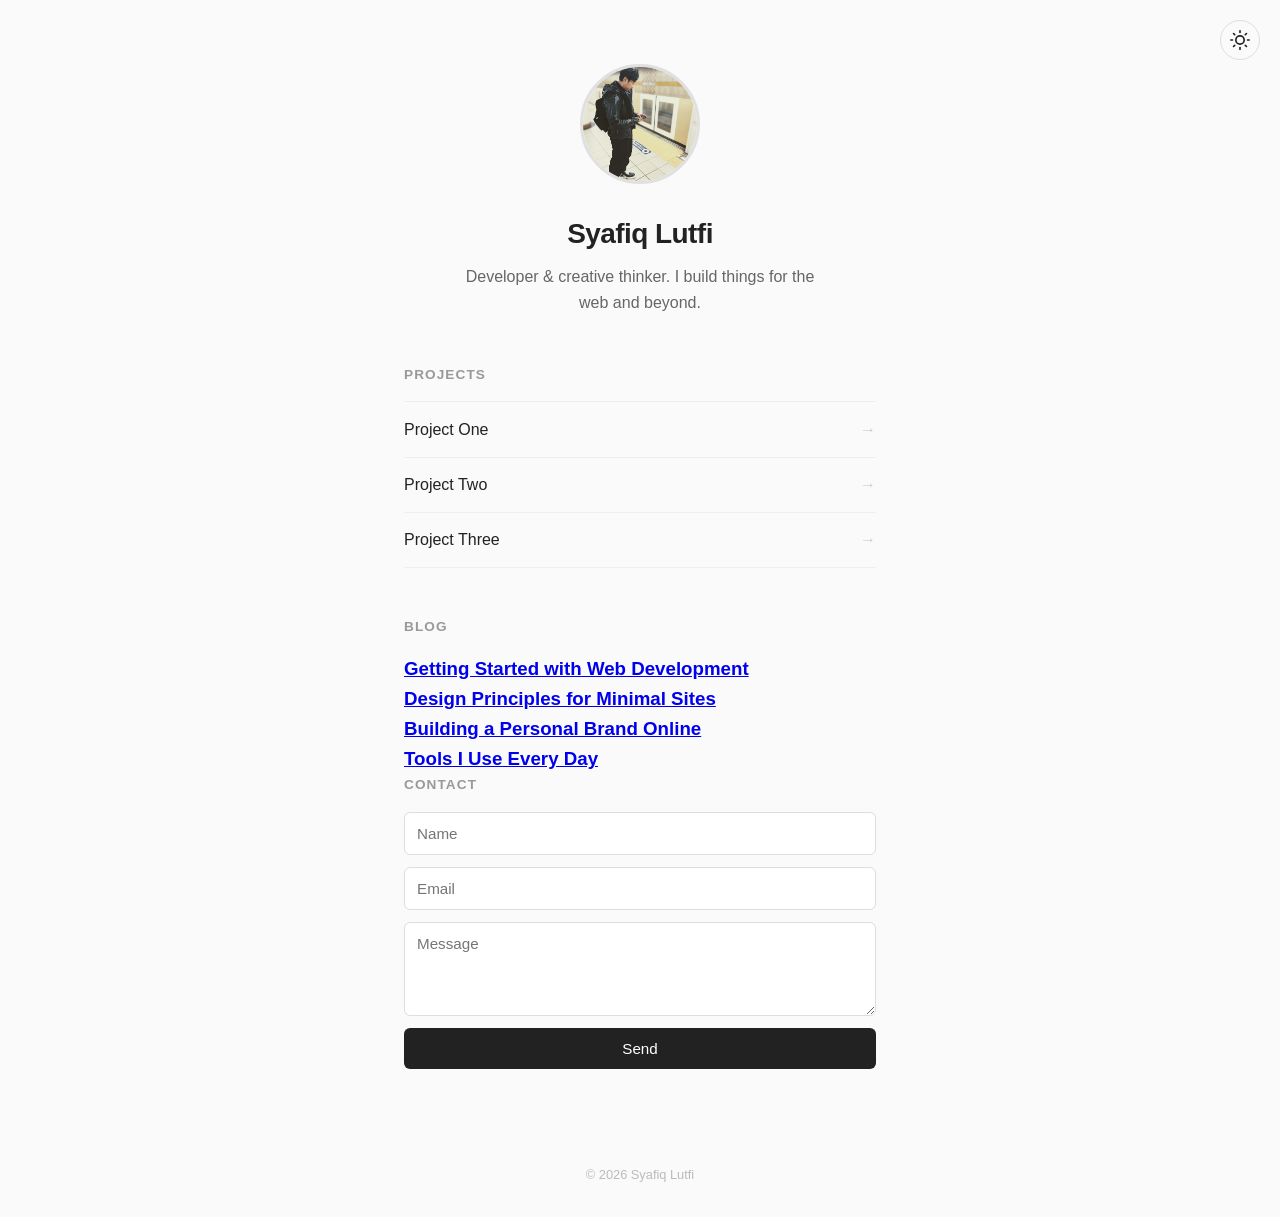
==== commit c0a001e0: "Add blog grid section with thumbnails and titles" ====
--- a/index.html
+++ b/index.html
@@ -14,7 +14,7 @@
 
   <main>
     <section class="profile">
-      <img src="./avatar_image.JPG" alt="Avatar" class="avatar">
+      <img src="avatar_image.JPG" alt="Avatar" class="avatar">
       <h1>Syafiq Lutfi</h1>
       <p class="bio">Developer &amp; creative thinker. I build things for the web and beyond.</p>
     </section>
@@ -26,6 +26,28 @@
         <li><a href="#">Project Two <span>&rarr;</span></a></li>
         <li><a href="#">Project Three <span>&rarr;</span></a></li>
       </ul>
+    </section>
+
+    <section class="blog">
+      <h2>Blog</h2>
+      <div class="blog-grid">
+        <a href="#" class="blog-card">
+          <div class="blog-thumb" style="background-image: url('https://picsum.photos/seed/post1/400/240')"></div>
+          <h3>Getting Started with Web Development</h3>
+        </a>
+        <a href="#" class="blog-card">
+          <div class="blog-thumb" style="background-image: url('https://picsum.photos/seed/post2/400/240')"></div>
+          <h3>Design Principles for Minimal Sites</h3>
+        </a>
+        <a href="#" class="blog-card">
+          <div class="blog-thumb" style="background-image: url('https://picsum.photos/seed/post3/400/240')"></div>
+          <h3>Building a Personal Brand Online</h3>
+        </a>
+        <a href="#" class="blog-card">
+          <div class="blog-thumb" style="background-image: url('https://picsum.photos/seed/post4/400/240')"></div>
+          <h3>Tools I Use Every Day</h3>
+        </a>
+      </div>
     </section>
 
     <section class="contact">
